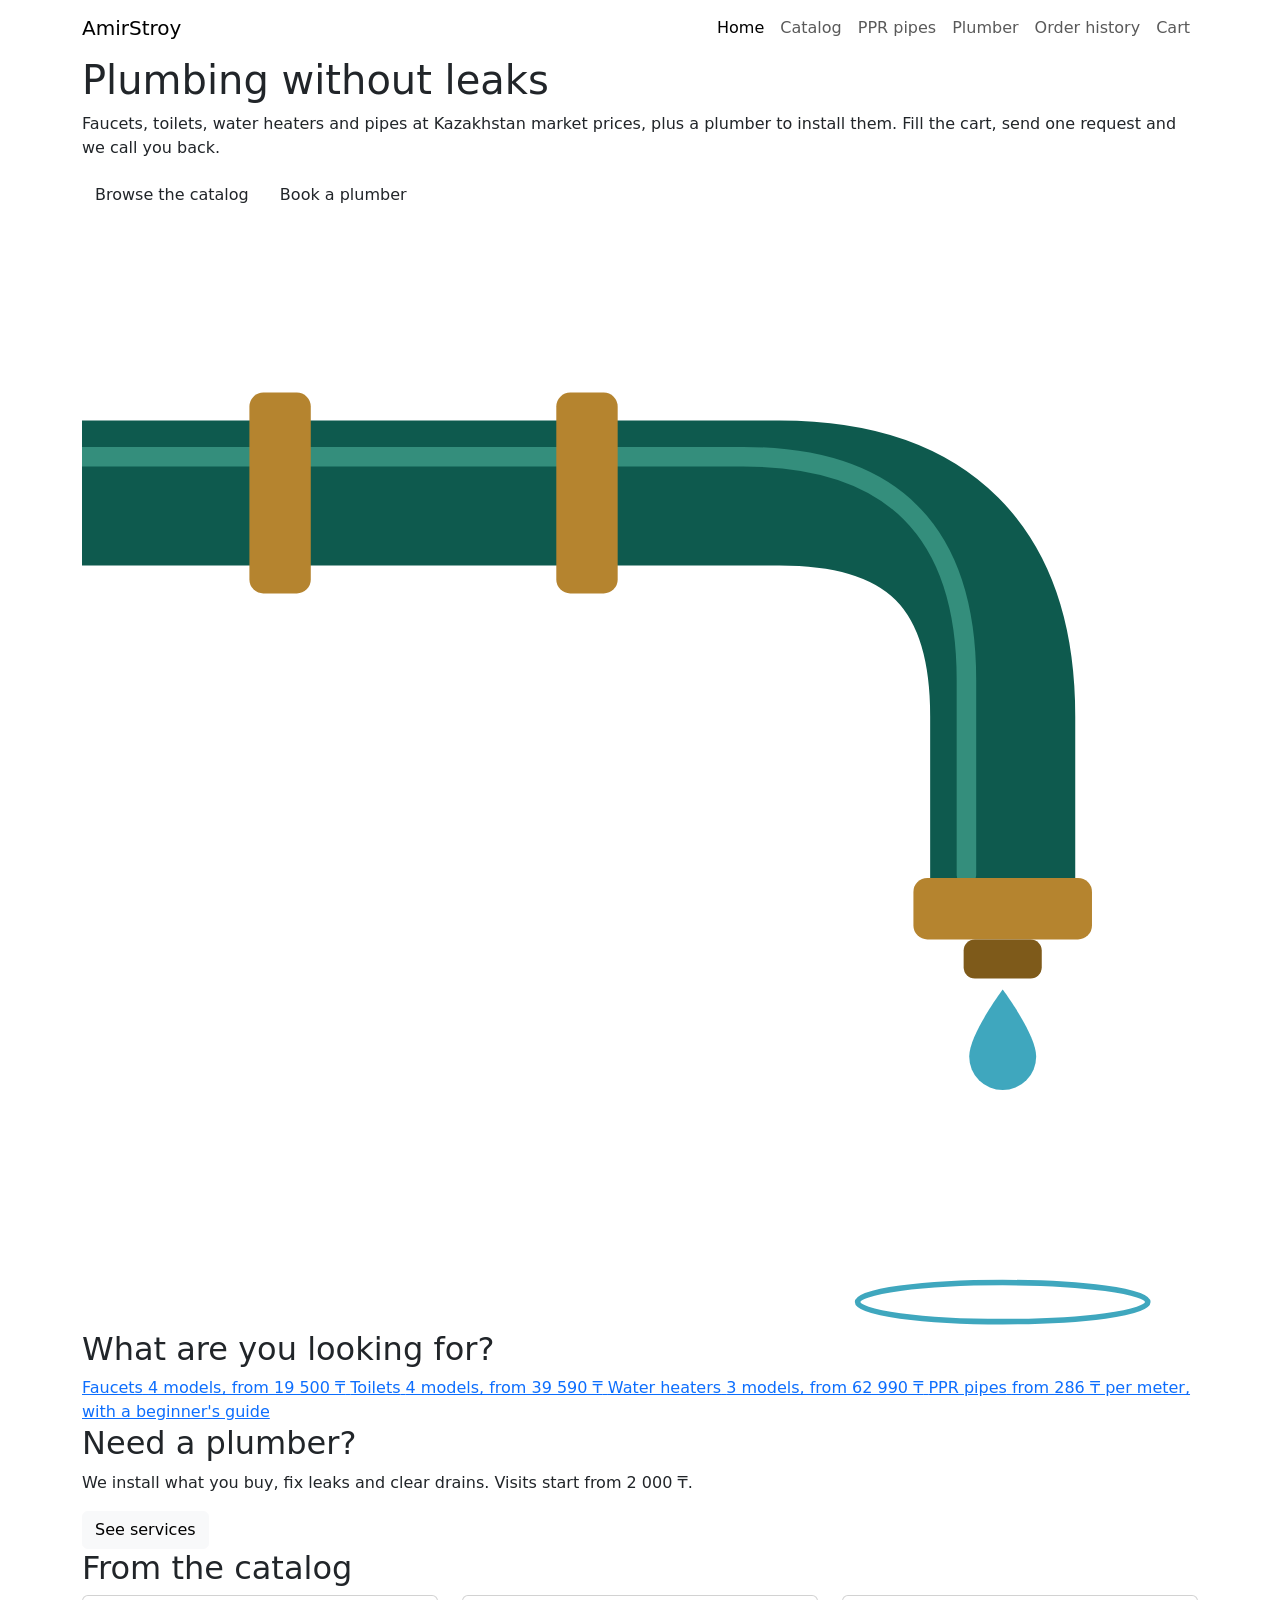
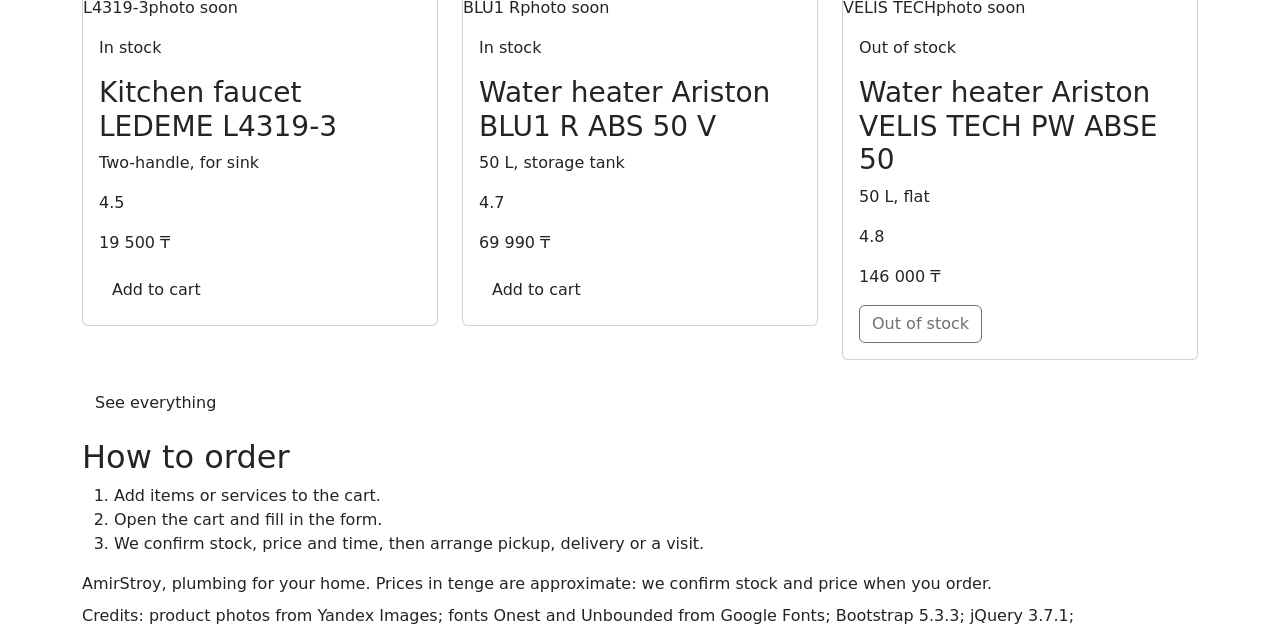
==== index.html @ 66e5c6a3 "f" ====
<!DOCTYPE html>
<html lang="en">
<head>
  <meta charset="UTF-8">
  <meta name="viewport" content="width=device-width, initial-scale=1">
  <meta name="description" content="Faucets, toilets, water heaters, PPR pipes and a plumber in Astana, with prices in tenge.">
  <meta name="theme-color" content="#E8EFEC">
  <title>AmirStroy: plumbing for your home</title>
  <link rel="icon" href="data:image/svg+xml,%3Csvg xmlns='http://www.w3.org/2000/svg' viewBox='0 0 32 32'%3E%3Ccircle cx='16' cy='16' r='16' fill='%23B5842F'/%3E%3Ccircle cx='16' cy='16' r='10' fill='%230E5A4E'/%3E%3Ccircle cx='16' cy='16' r='5' fill='%23E8EFEC'/%3E%3C/svg%3E">
  <link rel="preconnect" href="https://fonts.googleapis.com">
  <link rel="preconnect" href="https://fonts.gstatic.com" crossorigin>
  <link href="https://fonts.googleapis.com/css2?family=Onest:wght@400;500;600&family=Unbounded:wght@500;600&display=swap" rel="stylesheet">
  <link href="https://cdn.jsdelivr.net/npm/bootstrap@5.3.3/dist/css/bootstrap.min.css" rel="stylesheet">
  <link rel="stylesheet" href="css/style.css">
</head>
<body>

  <header class="site-header">
    <div class="container">
      <nav class="navbar navbar-expand-lg site-nav" aria-label="Main menu">
        <a class="navbar-brand" href="index.html"><span class="logo-mark" aria-hidden="true"></span>AmirStroy</a>
        <button class="navbar-toggler" type="button" data-bs-toggle="collapse" data-bs-target="#menu"
                aria-controls="menu" aria-expanded="false" aria-label="Open menu">
          <span class="navbar-toggler-icon"></span>
        </button>
        <div class="collapse navbar-collapse" id="menu">
          <ul class="navbar-nav ms-lg-auto">
          <li class="nav-item"><a class="nav-link active" href="index.html" aria-current="page">Home</a></li>
          <li class="nav-item"><a class="nav-link" href="catalog.html">Catalog</a></li>
          <li class="nav-item"><a class="nav-link" href="pipes.html">PPR pipes</a></li>
          <li class="nav-item"><a class="nav-link" href="services.html">Plumber</a></li>
          <li class="nav-item"><a class="nav-link" href="history.html">Order history</a></li>
          <li class="nav-item"><a class="nav-link" href="contacts.html">Cart <span class="cart-badge" id="cart-count" hidden>0</span></a></li>
          </ul>
        </div>
      </nav>
    </div>
  </header>

  <main>
    <div class="container">

      <section class="hero">
        <div>
          <h1>Plumbing without leaks</h1>
          <p class="hero-text">Faucets, toilets, water heaters and pipes at Kazakhstan market prices, plus a plumber to install them. Fill the cart, send one request and we call you back.</p>
          <div class="hero-actions">
            <a class="btn btn-main" href="catalog.html">Browse the catalog</a>
            <a class="btn btn-ghost" href="services.html">Book a plumber</a>
          </div>
        </div>
        <svg class="hero-art" viewBox="0 0 400 400" role="img" aria-label="A pipe with a water drop falling from it">
          <path d="M-10 100H250Q330 100 330 180V250" fill="none" stroke="#0E5A4E" stroke-width="52"/>
          <path d="M-10 100H250Q330 100 330 180V250" fill="none" stroke="#3E9C88" stroke-width="7" stroke-linecap="round" transform="translate(-13 -13)" opacity=".8"/>
          <rect x="60" y="64" width="22" height="72" rx="5" fill="#B5842F"/>
          <rect x="170" y="64" width="22" height="72" rx="5" fill="#B5842F"/>
          <rect x="298" y="238" width="64" height="22" rx="5" fill="#B5842F"/>
          <rect x="316" y="260" width="28" height="14" rx="4" fill="#7E5A1A"/>
          <path class="drop" d="M330 278C330 278 318 294 318 302a12 12 0 0 0 24 0C342 294 330 278 330 278Z" fill="#3FA7BE"/>
          <ellipse class="ripple" cx="330" cy="390" rx="52" ry="7" fill="none" stroke="#3FA7BE" stroke-width="2"/>
        </svg>
      </section>

      <section class="block" aria-labelledby="h-cats">
        <h2 id="h-cats">What are you looking for?</h2>
        <div class="cats">
          <a class="cat" href="catalog.html?category=faucets" data-category="faucets">
            <span class="cat-name">Faucets</span>
            <span class="cat-meta"></span>
          </a>
          <a class="cat" href="catalog.html?category=toilets" data-category="toilets">
            <span class="cat-name">Toilets</span>
            <span class="cat-meta"></span>
          </a>
          <a class="cat" href="catalog.html?category=heaters" data-category="heaters">
            <span class="cat-name">Water heaters</span>
            <span class="cat-meta"></span>
          </a>
          <a class="cat" href="pipes.html" data-category="pipes">
            <span class="cat-name">PPR pipes</span>
            <span class="cat-meta"></span>
          </a>
        </div>
      </section>

      <section class="block" aria-label="Plumber services">
        <div class="panel panel-green band">
          <div>
            <h2>Need a plumber?</h2>
            <p>We install what you buy, fix leaks and clear drains. Visits start from 2 000 ₸.</p>
          </div>
          <a class="btn btn-light" href="services.html">See services</a>
        </div>
      </section>

      <section class="block" aria-labelledby="h-featured">
        <h2 id="h-featured">From the catalog</h2>
        <div class="row g-4" id="featured"></div>
        <p class="mt-4"><a class="btn btn-ghost" href="catalog.html">See everything</a></p>
      </section>

      <section class="block" aria-labelledby="h-steps">
        <h2 id="h-steps">How to order</h2>
        <ol class="steps">
          <li>Add items or services to the cart.</li>
          <li>Open the cart and fill in the form.</li>
          <li>We confirm stock, price and time, then arrange pickup, delivery or a visit.</li>
        </ol>
      </section>

    </div>
  </main>

  <footer class="site-footer">
    <div class="container">
      <p class="mb-2">AmirStroy, plumbing for your home. Prices in tenge are approximate: we confirm stock and price when you order.</p>
      <p class="mb-0 credits">Credits: product photos from Yandex Images; fonts Onest and Unbounded from Google Fonts; Bootstrap 5.3.3; jQuery 3.7.1; </p>
    </div>
  </footer>

  <script src="https://code.jquery.com/jquery-3.7.1.min.js"></script>
  <script src="https://cdn.jsdelivr.net/npm/bootstrap@5.3.3/dist/js/bootstrap.bundle.min.js"></script>
  <script src="js/data.js"></script>
  <script src="js/cart.js"></script>
  <script src="js/cards.js"></script>
  <script src="js/main.js"></script>
  <script src="js/index.js"></script>
</body>
</html>
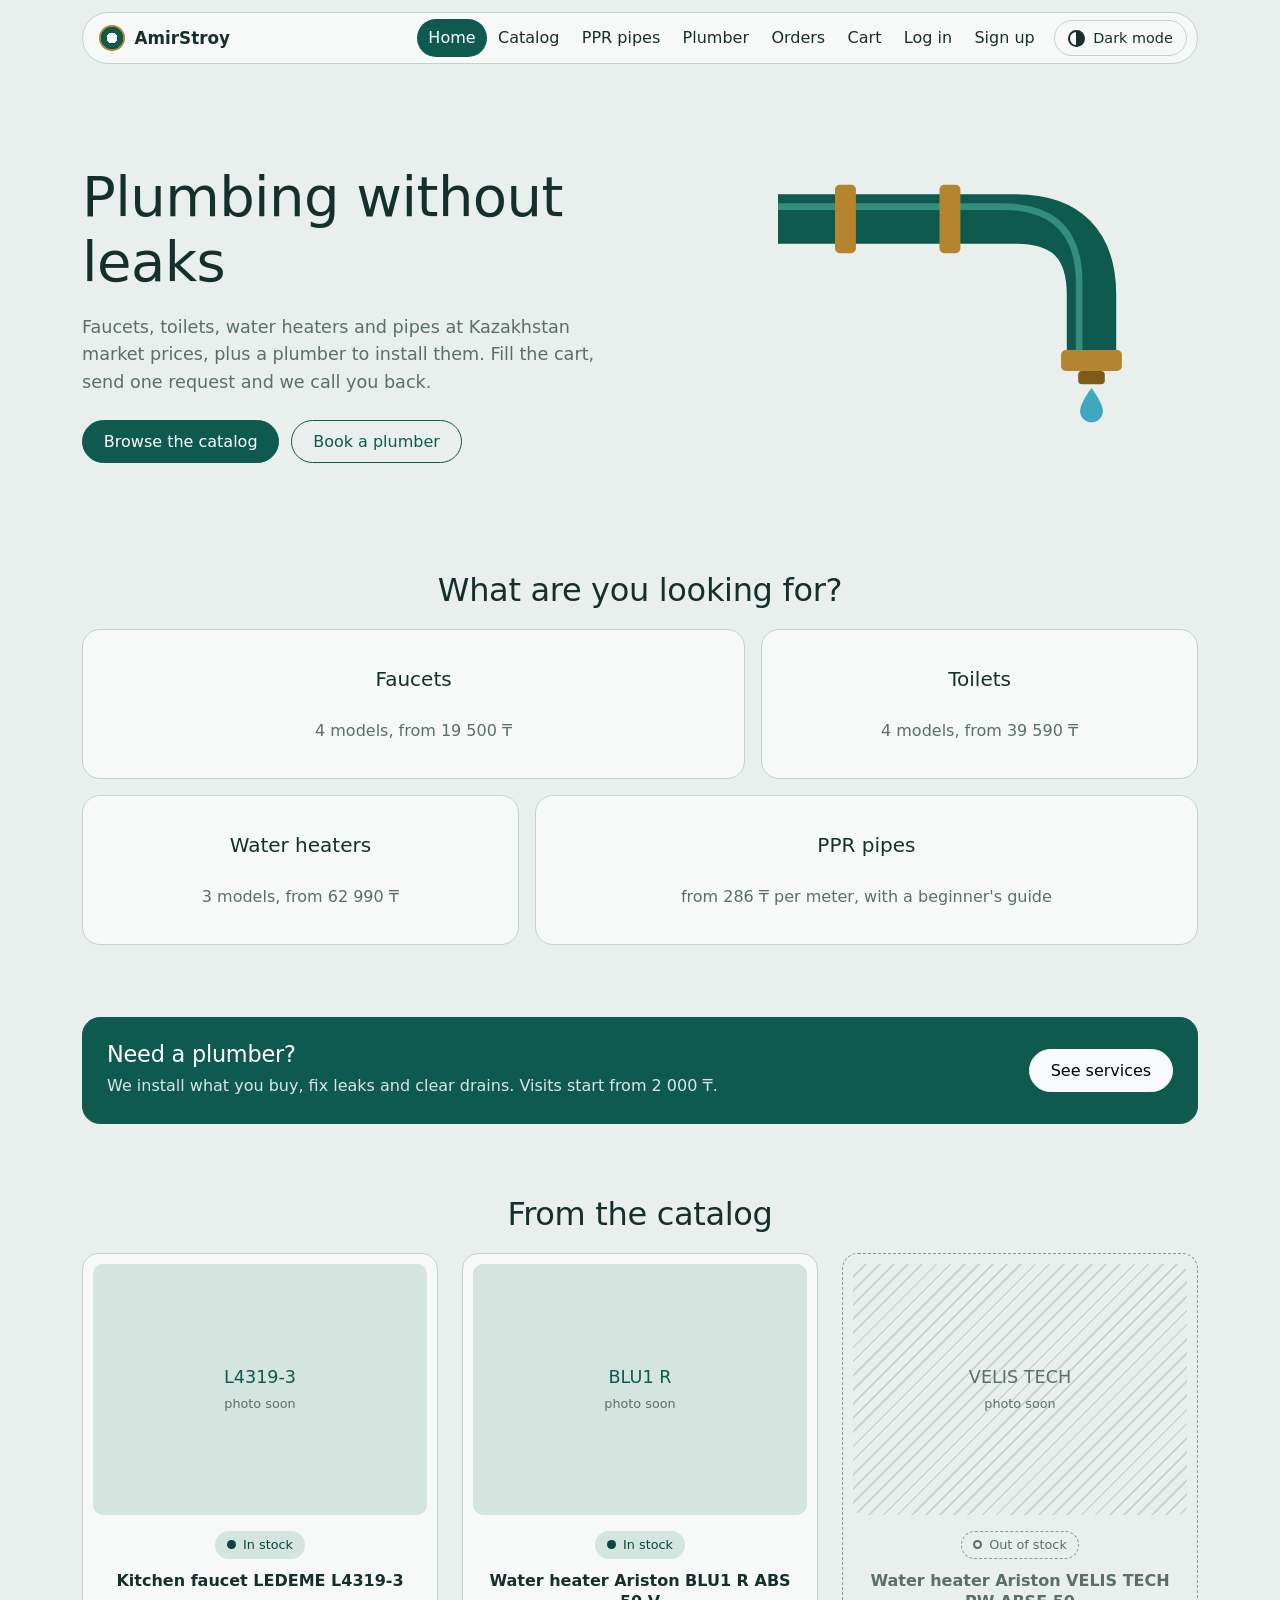
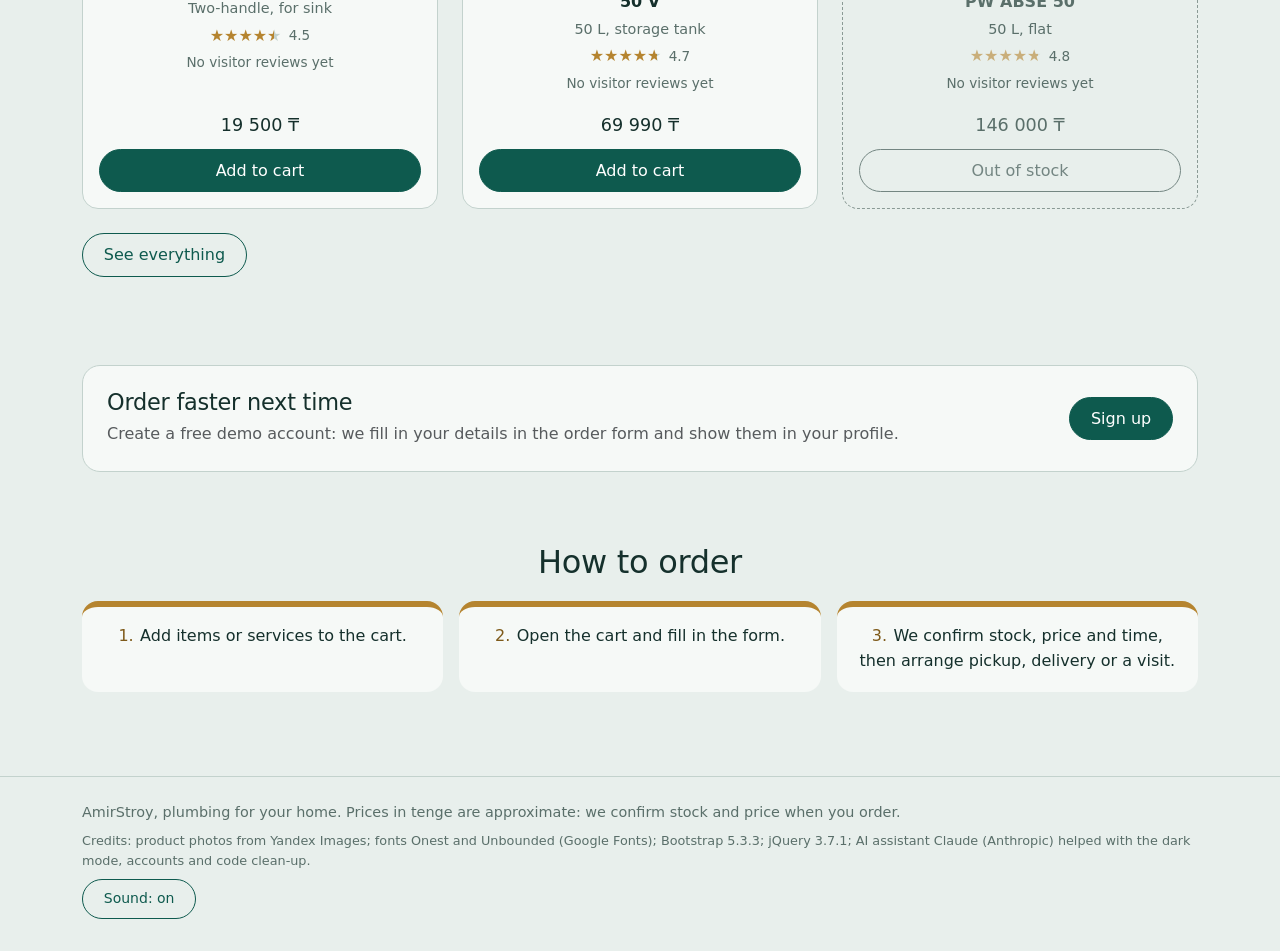
==== commit 283fbbf8: "final changes" ====
--- a/index.html
+++ b/index.html
@@ -7,6 +7,7 @@
   <meta name="theme-color" content="#E8EFEC">
   <title>AmirStroy: plumbing for your home</title>
   <link rel="icon" href="data:image/svg+xml,%3Csvg xmlns='http://www.w3.org/2000/svg' viewBox='0 0 32 32'%3E%3Ccircle cx='16' cy='16' r='16' fill='%23B5842F'/%3E%3Ccircle cx='16' cy='16' r='10' fill='%230E5A4E'/%3E%3Ccircle cx='16' cy='16' r='5' fill='%23E8EFEC'/%3E%3C/svg%3E">
+  <script src="js/theme.js"></script>
   <link rel="preconnect" href="https://fonts.googleapis.com">
   <link rel="preconnect" href="https://fonts.gstatic.com" crossorigin>
   <link href="https://fonts.googleapis.com/css2?family=Onest:wght@400;500;600&family=Unbounded:wght@500;600&display=swap" rel="stylesheet">
@@ -14,11 +15,13 @@
   <link rel="stylesheet" href="css/style.css">
 </head>
 <body>
+  <a class="skip-link" href="#main">Skip to content</a>
 
   <header class="site-header">
     <div class="container">
       <nav class="navbar navbar-expand-lg site-nav" aria-label="Main menu">
         <a class="navbar-brand" href="index.html"><span class="logo-mark" aria-hidden="true"></span>AmirStroy</a>
+        <button class="theme-toggle" type="button" id="theme-toggle" aria-pressed="false"><span class="theme-icon" aria-hidden="true"></span>Dark mode</button>
         <button class="navbar-toggler" type="button" data-bs-toggle="collapse" data-bs-target="#menu"
                 aria-controls="menu" aria-expanded="false" aria-label="Open menu">
           <span class="navbar-toggler-icon"></span>
@@ -29,19 +32,24 @@
           <li class="nav-item"><a class="nav-link" href="catalog.html">Catalog</a></li>
           <li class="nav-item"><a class="nav-link" href="pipes.html">PPR pipes</a></li>
           <li class="nav-item"><a class="nav-link" href="services.html">Plumber</a></li>
-          <li class="nav-item"><a class="nav-link" href="history.html">Order history</a></li>
+          <li class="nav-item"><a class="nav-link" href="history.html">Orders</a></li>
           <li class="nav-item"><a class="nav-link" href="contacts.html">Cart <span class="cart-badge" id="cart-count" hidden>0</span></a></li>
+          <li class="nav-item nav-guest"><a class="nav-link" href="login.html">Log in</a></li>
+          <li class="nav-item nav-guest"><a class="nav-link" href="signup.html">Sign up</a></li>
+          <li class="nav-item nav-user" hidden><a class="nav-link" href="profile.html">Profile</a></li>
+          <li class="nav-item nav-user" hidden><button class="nav-link nav-link-btn" type="button" id="nav-logout">Log out</button></li>
           </ul>
         </div>
       </nav>
     </div>
   </header>
 
-  <main>
+  <main id="main">
     <div class="container">
 
       <section class="hero">
         <div>
+          <p class="welcome" id="welcome" hidden></p>
           <h1>Plumbing without leaks</h1>
           <p class="hero-text">Faucets, toilets, water heaters and pipes at Kazakhstan market prices, plus a plumber to install them. Fill the cart, send one request and we call you back.</p>
           <div class="hero-actions">
@@ -50,14 +58,14 @@
           </div>
         </div>
         <svg class="hero-art" viewBox="0 0 400 400" role="img" aria-label="A pipe with a water drop falling from it">
-          <path d="M-10 100H250Q330 100 330 180V250" fill="none" stroke="#0E5A4E" stroke-width="52"/>
-          <path d="M-10 100H250Q330 100 330 180V250" fill="none" stroke="#3E9C88" stroke-width="7" stroke-linecap="round" transform="translate(-13 -13)" opacity=".8"/>
-          <rect x="60" y="64" width="22" height="72" rx="5" fill="#B5842F"/>
-          <rect x="170" y="64" width="22" height="72" rx="5" fill="#B5842F"/>
-          <rect x="298" y="238" width="64" height="22" rx="5" fill="#B5842F"/>
-          <rect x="316" y="260" width="28" height="14" rx="4" fill="#7E5A1A"/>
-          <path class="drop" d="M330 278C330 278 318 294 318 302a12 12 0 0 0 24 0C342 294 330 278 330 278Z" fill="#3FA7BE"/>
-          <ellipse class="ripple" cx="330" cy="390" rx="52" ry="7" fill="none" stroke="#3FA7BE" stroke-width="2"/>
+          <path d="M-10 100H250Q330 100 330 180V250" class="art-pipe" fill="none" stroke-width="52"/>
+          <path d="M-10 100H250Q330 100 330 180V250" class="art-shine" fill="none" stroke-width="7" stroke-linecap="round" transform="translate(-13 -13)" opacity=".8"/>
+          <rect x="60" y="64" width="22" height="72" class="art-brass" rx="5"/>
+          <rect x="170" y="64" width="22" height="72" class="art-brass" rx="5"/>
+          <rect x="298" y="238" width="64" height="22" class="art-brass" rx="5"/>
+          <rect x="316" y="260" width="28" height="14" class="art-brass-dark" rx="4"/>
+          <path class="drop art-water" d="M330 278C330 278 318 294 318 302a12 12 0 0 0 24 0C342 294 330 278 330 278Z"/>
+          <ellipse class="ripple art-ripple" cx="330" cy="390" rx="52" ry="7" fill="none" stroke-width="2"/>
         </svg>
       </section>
 
@@ -99,6 +107,16 @@
         <p class="mt-4"><a class="btn btn-ghost" href="catalog.html">See everything</a></p>
       </section>
 
+      <section class="block" id="account-band" aria-label="Account">
+        <div class="panel band">
+          <div>
+            <h2>Order faster next time</h2>
+            <p class="mb-0 text-body-secondary">Create a free demo account: we fill in your details in the order form and show them in your profile.</p>
+          </div>
+          <a class="btn btn-main" href="signup.html">Sign up</a>
+        </div>
+      </section>
+
       <section class="block" aria-labelledby="h-steps">
         <h2 id="h-steps">How to order</h2>
         <ol class="steps">
@@ -114,16 +132,23 @@
   <footer class="site-footer">
     <div class="container">
       <p class="mb-2">AmirStroy, plumbing for your home. Prices in tenge are approximate: we confirm stock and price when you order.</p>
-      <p class="mb-0 credits">Credits: product photos from Yandex Images; fonts Onest and Unbounded from Google Fonts; Bootstrap 5.3.3; jQuery 3.7.1; </p>
+      <p class="mb-0 credits">Credits: product photos from Yandex Images; fonts Onest and Unbounded (Google Fonts); Bootstrap 5.3.3; jQuery 3.7.1; AI assistant Claude (Anthropic) helped with the dark mode, accounts and code clean-up.</p>
+      <p class="mb-0 mt-2"><button class="btn btn-ghost btn-sm" type="button" id="sound-toggle" aria-pressed="true">Sound: on</button></p>
     </div>
   </footer>
 
   <script src="https://code.jquery.com/jquery-3.7.1.min.js"></script>
   <script src="https://cdn.jsdelivr.net/npm/bootstrap@5.3.3/dist/js/bootstrap.bundle.min.js"></script>
   <script src="js/data.js"></script>
+  <script src="js/storage.js"></script>
   <script src="js/cart.js"></script>
+  <script src="js/auth.js"></script>
+  <script src="js/effects.js"></script>
   <script src="js/cards.js"></script>
   <script src="js/main.js"></script>
+  <script src="js/forms.js"></script>
+  <script src="js/reviews.js"></script>
+  <script src="js/product-modal.js"></script>
   <script src="js/index.js"></script>
 </body>
 </html>
--- a/css/style.css
+++ b/css/style.css
@@ -0,0 +1,898 @@
+
+/* ---------- 1. Design tokens: light (default) and dark palettes ---------- */
+:root {
+  --mist: #E8EFEC;        /* page background */
+  --paper: #F6F9F7;       /* cards, menu, forms */
+  --ink: #15302C;         /* main text */
+  --muted: #5A6F6A;       /* secondary text */
+  --green: #0E5A4E;       /* patina: filled buttons, active states */
+  --green-dark: #0A463D;
+  --green-soft: #D3E5DE;
+  --accent: #0E5A4E;      /* patina as text: links, outlines */
+  --accent-strong: #0A463D;
+  --brass: #B5842F;       /* brass: lines and borders */
+  --brass-dark: #7E5A1A;
+  --brass-soft: #F0E2C0;
+  --brass-fill: #7E5A1A;  /* brass as a filled badge */
+  --on-brass-fill: #FFFFFF;
+  --water: #3FA7BE;       /* water: focus ring and the drop */
+  --line: #C3D2CD;
+  --out: #8A9A95;
+  --danger: var(--danger);
+  --danger-ring: var(--danger-ring);
+  --focus-ring: rgba(14, 90, 78, 0.22);
+  --shadow: rgba(21, 48, 44, 0.12);
+
+  /* hero illustration */
+  --art-pipe: #0E5A4E;
+  --art-shine: #3E9C88;
+  --art-brass: #B5842F;
+  --art-brass-dark: #7E5A1A;
+  --art-water: #3FA7BE;
+
+  --font-head: "Unbounded", system-ui, sans-serif;
+  --font-body: "Onest", system-ui, sans-serif;
+
+  /* override Bootstrap variables */
+  --bs-body-bg: var(--mist);
+  --bs-body-color: var(--ink);
+  --bs-body-font-family: var(--font-body);
+  --bs-border-color: var(--line);
+}
+
+:root[data-theme="dark"] {
+  color-scheme: dark;
+  --mist: #161B1A;        /* soft charcoal page */
+  --paper: #202827;       /* cards and forms: a step lighter */
+  --ink: #E6EDEB;
+  --muted: #A3B1AD;
+  --green: #1F7A6A;
+  --green-dark: #176356;
+  --green-soft: #263631;
+  --accent: #6FD3BB;
+  --accent-strong: #A3E8D6;
+  --brass: #D1A04A;
+  --brass-dark: #E3BB6E;
+  --brass-soft: #33290F;
+  --brass-fill: #D1A04A;
+  --on-brass-fill: #1A1409;
+  --water: #5CC3DA;
+  --line: #36423F;
+  --out: #75827E;
+  --danger: #F09A85;
+  --danger-ring: rgba(240, 154, 133, 0.28);
+  --focus-ring: rgba(111, 211, 187, 0.3);
+  --shadow: rgba(0, 0, 0, 0.45);
+
+  --art-pipe: #2A9B86;
+  --art-shine: #6FD3BB;
+  --art-brass: #D1A04A;
+  --art-brass-dark: #A87F2F;
+  --art-water: #5CC3DA;
+
+  --bs-body-bg: var(--mist);
+  --bs-body-color: var(--ink);
+  --bs-border-color: var(--line);
+}
+
+/* ---------- 2. Base ---------- */
+body {
+  background: var(--mist);
+  color: var(--ink);
+  font-family: var(--font-body);
+  line-height: 1.55;
+}
+
+h1, h2 {
+  font-family: var(--font-head);
+  font-weight: 500;
+  line-height: 1.15;
+  letter-spacing: -0.01em;
+}
+h1 { font-size: clamp(2rem, 1.2rem + 3.6vw, 3.5rem); }
+h2 { font-size: clamp(1.4rem, 1.1rem + 1.4vw, 2rem); margin-bottom: 1.25rem; }
+
+a { color: var(--accent); }
+a:hover { color: var(--accent-strong); }
+:focus-visible { outline: 3px solid var(--water); outline-offset: 2px; }
+
+.block { padding: 2.25rem 0; }
+.nowrap { white-space: nowrap; }
+
+.page-head { padding: 2.5rem 0 1rem; }
+.page-head p { max-width: 40rem; color: var(--muted); }
+
+/* ---------- 3. Navigation (Bootstrap navbar) ---------- */
+.site-header {
+  position: sticky;
+  top: 0;
+  z-index: 20;
+  padding: 12px 0;
+  background: var(--mist);
+}
+.site-nav {
+  background: var(--paper);
+  border: 1px solid var(--line);
+  border-radius: 28px;
+  padding: 0.4rem 0.6rem 0.4rem 1rem;
+}
+.navbar-brand {
+  display: flex;
+  align-items: center;
+  gap: 0.6rem;
+  font-family: var(--font-head);
+  font-weight: 600;
+  font-size: 1.05rem;
+  color: var(--ink);
+}
+/* logo: a cut pipe */
+.logo-mark {
+  width: 26px;
+  height: 26px;
+  border-radius: 50%;
+  background: radial-gradient(circle, var(--paper) 0 28%, var(--green) 30% 60%, var(--brass) 62%);
+}
+.site-nav .navbar-nav .nav-link {
+  color: var(--ink);
+  border-radius: 999px;
+  padding: 0.4rem 0.7rem;
+}
+.site-nav .navbar-nav .nav-link:hover { background: var(--green-soft); }
+.site-nav .navbar-nav .nav-link.active { background: var(--green); color: #fff; }
+.navbar-toggler { border-color: var(--line); }
+
+/* ---------- 4. Buttons ---------- */
+.btn {
+  border-radius: 999px;
+  font-weight: 500;
+  padding: 0.55rem 1.3rem;
+}
+.btn-main {
+  --bs-btn-color: #fff;
+  --bs-btn-bg: var(--green);
+  --bs-btn-border-color: var(--green);
+  --bs-btn-hover-color: #fff;
+  --bs-btn-hover-bg: var(--green-dark);
+  --bs-btn-hover-border-color: var(--green-dark);
+  --bs-btn-active-color: #fff;
+  --bs-btn-active-bg: var(--green-dark);
+  --bs-btn-active-border-color: var(--green-dark);
+}
+.btn-ghost {
+  --bs-btn-color: var(--accent);
+  --bs-btn-bg: transparent;
+  --bs-btn-border-color: var(--accent);
+  --bs-btn-hover-color: #fff;
+  --bs-btn-hover-bg: var(--green);
+  --bs-btn-hover-border-color: var(--green);
+  --bs-btn-active-color: #fff;
+  --bs-btn-active-bg: var(--green-dark);
+  --bs-btn-active-border-color: var(--green-dark);
+}
+
+/* ---------- 5. Home: hero (Grid) ---------- */
+.hero {
+  display: grid;
+  grid-template-columns: 1.15fr 0.85fr;
+  align-items: center;
+  gap: 2rem;
+  padding: 3rem 0 2rem;
+}
+.hero-text { max-width: 34rem; margin: 1.25rem 0 0; color: var(--muted); font-size: 1.1rem; }
+.hero-actions { display: flex; flex-wrap: wrap; gap: 0.75rem; margin-top: 1.5rem; }
+.hero-art { width: 100%; max-width: 380px; justify-self: center; }
+
+/* the drop: the only decorative animation on the site */
+.drop { transform-box: fill-box; transform-origin: 50% 0; }
+.ripple { transform-box: fill-box; transform-origin: center; opacity: 0; transform: scale(0); }
+@media (prefers-reduced-motion: no-preference) {
+  .drop { animation: drip 3s ease-in infinite; }
+  .ripple { animation: ripple 3s ease-out infinite; }
+}
+@keyframes drip {
+  0%   { transform: translateY(-6px) scale(0.2); opacity: 0; }
+  15%  { transform: none; opacity: 1; }
+  35%  { transform: none; opacity: 1; }
+  72%  { transform: translateY(70px); opacity: 1; }
+  73%, 100% { transform: translateY(70px); opacity: 0; }
+}
+@keyframes ripple {
+  0%, 71% { transform: scale(0); opacity: 0; }
+  72%     { transform: scale(0.1); opacity: 0.9; }
+  100%    { transform: scale(1); opacity: 0; }
+}
+
+/* ---------- 6. Home: categories (Grid, brick layout) ---------- */
+.cats {
+  display: grid;
+  grid-template-columns: repeat(5, 1fr);
+  gap: 1rem;
+}
+.cat {
+  display: flex;
+  flex-direction: column;
+  justify-content: space-between;
+  gap: 1.5rem;
+  min-height: 150px;
+  padding: 1.25rem;
+  background: var(--paper);
+  border: 1px solid var(--line);
+  border-radius: 18px;
+  color: var(--ink);
+  text-decoration: none;
+}
+.cat:hover { border-color: var(--brass); color: var(--ink); }
+.cat:nth-child(1), .cat:nth-child(4) { grid-column: span 3; }
+.cat:nth-child(2), .cat:nth-child(3) { grid-column: span 2; }
+.cat-name { font-family: var(--font-head); font-size: 1.25rem; }
+.cat-meta { color: var(--muted); }
+
+/* ---------- 7. How to order ---------- */
+.steps {
+  display: flex;
+  flex-wrap: wrap;
+  gap: 1rem;
+  margin: 0;
+  padding: 0;
+  list-style: none;
+  counter-reset: step;
+}
+.steps li {
+  flex: 1 1 220px;
+  counter-increment: step;
+  padding: 1.1rem 1.25rem;
+  background: var(--paper);
+  border-left: 6px solid var(--brass);
+  border-radius: 6px 16px 16px 6px;
+}
+.steps li::before {
+  content: counter(step) ".";
+  margin-right: 0.4rem;
+  font-family: var(--font-head);
+  color: var(--brass-dark);
+}
+
+/* ---------- 8. Product card ---------- */
+.product {
+  height: 100%;
+  background: var(--paper);
+  border: 1px solid var(--line);
+  border-radius: 16px;
+  overflow: hidden;
+}
+.photo {
+  display: flex;
+  flex-direction: column;
+  align-items: center;
+  justify-content: center;
+  gap: 0.2rem;
+  aspect-ratio: 4 / 3;
+  margin: 0.6rem 0.6rem 0;
+  border-radius: 10px;
+  background: var(--green-soft);
+  color: var(--green);
+  text-align: center;
+}
+.photo-code { font-family: var(--font-head); font-size: 1.1rem; padding: 0 0.5rem; }
+.photo-note { font-size: 0.8rem; color: var(--muted); }
+.photo { position: relative; overflow: hidden; }
+/* the photo covers the placeholder and is always cropped to 4:3 */
+.photo img { position: absolute; inset: 0; width: 100%; height: 100%; object-fit: cover; }
+.photo img[src=""] { display: none; }
+
+.product .card-body {
+  display: flex;
+  flex-direction: column;
+  gap: 0.35rem;
+  padding: 1rem;
+}
+.product-name { margin: 0.4rem 0 0; font-size: 1rem; font-weight: 600; line-height: 1.3; }
+.product-meta { margin: 0; color: var(--muted); font-size: 0.9rem; }
+.buy { display: flex; flex-direction: column; gap: 0.6rem; margin-top: auto; padding-top: 0.8rem; }
+.price { margin: 0; font-family: var(--font-head); font-weight: 500; font-size: 1.1rem; white-space: nowrap; }
+
+/* stock: a pill with a dot */
+.stock {
+  display: inline-flex;
+  align-items: center;
+  align-self: flex-start;
+  gap: 0.45rem;
+  margin: 0;
+  padding: 0.2rem 0.7rem;
+  border: 1px solid transparent;
+  border-radius: 999px;
+  background: var(--green-soft);
+  color: var(--green-dark);
+  font-size: 0.8rem;
+  font-weight: 500;
+  white-space: nowrap;
+}
+.stock::before { content: ""; width: 0.55rem; height: 0.55rem; border-radius: 50%; background: currentColor; }
+.stock-few { background: var(--brass-soft); color: var(--brass-dark); }
+
+/* out of stock: dashed border and hatching, like an empty shelf */
+.stock-out { background: transparent; color: var(--muted); border-color: var(--out); border-style: dashed; }
+.stock-out::before { background: transparent; border: 2px solid currentColor; }
+
+.is-out .product { background: transparent; border-style: dashed; border-color: var(--out); }
+.is-out .photo {
+  background: repeating-linear-gradient(135deg, transparent 0 8px, rgba(138, 154, 149, 0.3) 8px 10px);
+  color: var(--muted);
+}
+.is-out .product-name, .is-out .price { color: var(--muted); }
+.is-out .photo img { filter: grayscale(1); opacity: 0.45; }
+
+/* ---------- 9. Catalog ---------- */
+.tools { display: flex; flex-wrap: wrap; align-items: flex-end; gap: 1rem 1.5rem; margin-top: 1.25rem; }
+.chips { display: flex; flex-wrap: wrap; gap: 0.5rem; margin-top: 1.25rem; }
+.chip {
+  padding: 0.35rem 0.95rem;
+  background: var(--paper);
+  border: 1px solid var(--line);
+  border-radius: 999px;
+  color: var(--ink);
+  text-decoration: none;
+}
+.chip:hover { border-color: var(--brass); color: var(--ink); }
+.form-check-input:checked { background-color: var(--green); border-color: var(--green); }
+.form-check-input:focus { border-color: var(--green); box-shadow: 0 0 0 0.2rem var(--focus-ring); }
+
+/* ---------- 10. Price list (table) ---------- */
+.table-wrap {
+  padding: 0.5rem 1rem;
+  background: var(--paper);
+  border: 1px solid var(--line);
+  border-radius: 16px;
+}
+.price-table {
+  --bs-table-bg: transparent;
+  --bs-table-color: var(--ink);
+  --bs-table-border-color: var(--line);
+}
+.price-table th, .price-table td { padding: 0.9rem 0.75rem; }
+.price-table thead th { border-bottom: 2px solid var(--brass); font-weight: 600; white-space: nowrap; }
+.price-table tbody tr:last-child th, .price-table tbody tr:last-child td { border-bottom: 0; }
+.price-table .is-out th, .price-table .is-out td { color: var(--muted); }
+
+/* ---------- 11. Order form ---------- */
+.panel {
+  padding: 1.5rem;
+  background: var(--paper);
+  border: 1px solid var(--line);
+  border-radius: 18px;
+}
+.panel h2 { font-size: 1.4rem; }
+.panel-green { background: var(--green); border-color: var(--green); color: #fff; }
+.panel-green h2 { color: #fff; }
+.info dt { font-weight: 600; }
+.info dd { margin: 0 0 1rem; color: rgba(255, 255, 255, 0.82); }
+.info dd:last-child { margin-bottom: 0; }
+.form-label { font-weight: 500; }
+.form-control, .form-select {
+  padding: 0.65rem 0.9rem;
+  background-color: var(--paper);
+  color: var(--ink);
+  border-color: var(--line);
+  border-radius: 12px;
+}
+.form-control:focus, .form-select:focus {
+  border-color: var(--green);
+  box-shadow: 0 0 0 0.2rem var(--focus-ring);
+}
+
+/* ---------- 12. Footer ---------- */
+.site-footer {
+  margin-top: 3rem;
+  padding: 1.5rem 0 2rem;
+  border-top: 1px solid var(--line);
+  color: var(--muted);
+  font-size: 0.9rem;
+}
+
+/* ---------- 12a. Rating, services, hints, empty history ---------- */
+/* stars without images or JS: the fill width comes from --rating (0-5) */
+.rating { display: flex; align-items: center; gap: 0.45rem; margin: 0; font-size: 0.85rem; color: var(--muted); }
+.stars {
+  font-size: 1rem;
+  line-height: 1;
+  background: linear-gradient(90deg, var(--brass) calc(var(--rating, 0) / 5 * 100%), var(--line) 0);
+  -webkit-background-clip: text;
+  background-clip: text;
+  color: transparent;
+}
+.stars::before { content: "★★★★★"; }
+.is-out .stars { opacity: 0.6; }
+
+.price-quote { font-family: var(--font-body); font-weight: 600; font-size: 1rem; white-space: normal; }
+.band { display: flex; flex-wrap: wrap; align-items: center; justify-content: space-between; gap: 1rem; }
+.band h2 { margin-bottom: 0.4rem; }
+.band p { margin: 0; color: rgba(255, 255, 255, 0.85); }
+.panel h3 { margin-bottom: 0.6rem; font-family: var(--font-head); font-weight: 500; font-size: 1.05rem; }
+.price-table th small { display: block; margin-top: 0.15rem; font-weight: 400; font-size: 0.8rem; color: var(--muted); }
+.empty-row td { padding: 2.25rem 0.75rem; text-align: center; color: var(--muted); }
+
+/* ---------- 13. Responsive layout (own media queries) ---------- */
+@media (max-width: 767.98px) {
+  .hero { grid-template-columns: 1fr; gap: 1rem; padding-top: 1.5rem; }
+  .hero-art { max-width: 240px; justify-self: start; }
+  .cats { grid-template-columns: 1fr; }
+  .cat:nth-child(n) { grid-column: auto; min-height: 110px; }
+  .page-head { padding-top: 1.5rem; }
+}
+@media (max-width: 575.98px) {
+  .panel { padding: 1.1rem; }
+  .table-wrap { padding: 0.25rem 0.5rem; }
+  .price-table th, .price-table td { padding: 0.75rem 0.4rem; font-size: 0.9rem; }
+  .price-table thead th { white-space: normal; }
+  .price-table th small { font-size: 0.72rem; }
+  .price-table .stock { padding: 0.15rem 0.5rem; font-size: 0.75rem; gap: 0.3rem; }
+}
+
+/* ---------- 14. Cart, search, calculator, forms ---------- */
+
+/* cart counter in the menu */
+.cart-badge {
+  display: inline-block;
+  min-width: 1.4rem;
+  margin-left: 0.25rem;
+  padding: 0 0.4rem;
+  border-radius: 999px;
+  background: var(--brass-fill);
+  color: var(--on-brass-fill);
+  font-size: 0.8rem;
+  line-height: 1.4rem;
+  text-align: center;
+}
+
+/* hover on cards and buttons */
+.product { transition: transform 0.2s, border-color 0.2s, box-shadow 0.2s, background-color 0.25s; }
+.product:hover { transform: translateY(-4px); border-color: var(--brass); box-shadow: 0 10px 20px var(--shadow); }
+.is-out .product:hover { transform: none; box-shadow: none; border-color: var(--out); }
+.btn { transition: transform 0.15s, background-color 0.2s, color 0.2s; }
+.btn:hover:not(:disabled) { transform: translateY(-2px); }
+.btn:disabled { opacity: 0.55; }
+.btn-light:hover { color: var(--green-dark); }
+
+/* search and sorting */
+.search-box { flex: 1 1 280px; max-width: 28rem; }
+.tools .form-select { min-width: 12rem; }
+.chip { font: inherit; cursor: pointer; transition: background-color 0.2s, border-color 0.2s; }
+.chip.active { background: var(--green); border-color: var(--green); color: #fff; }
+.chip.active:hover { color: #fff; }
+.result-count { margin-bottom: 1rem; color: var(--muted); }
+
+/* empty result */
+.empty-result {
+  padding: 2.5rem 1.5rem;
+  border: 2px dashed var(--out);
+  border-radius: 18px;
+  text-align: center;
+  color: var(--muted);
+}
+.empty-title { margin-bottom: 0.3rem; font-family: var(--font-head); font-size: 1.3rem; color: var(--ink); }
+
+/* message at the bottom of the screen and the "back to top" button */
+.toast-message {
+  display: none;
+  position: fixed;
+  left: 50%;
+  bottom: 1.5rem;
+  z-index: 40;
+  transform: translateX(-50%);
+  width: max-content;
+  max-width: calc(100% - 2rem);
+  padding: 0.75rem 1.25rem;
+  background: var(--green);
+  border-left: 6px solid var(--brass);
+  border-radius: 12px;
+  color: #fff;
+}
+.to-top {
+  position: fixed;
+  right: 1rem;
+  bottom: 1rem;
+  z-index: 30;
+  width: 2.8rem;
+  height: 2.8rem;
+  border: 0;
+  border-radius: 50%;
+  background: var(--brass-fill);
+  color: var(--on-brass-fill);
+  font-size: 1.3rem;
+  transition: background-color 0.2s;
+}
+.to-top:hover { filter: brightness(1.12); }
+
+/* form errors and success (own colors instead of Bootstrap red and green) */
+.form-control.is-invalid, .form-select.is-invalid, .form-check-input.is-invalid {
+  border-color: var(--danger);
+  background-image: none;
+}
+.form-control.is-invalid:focus, .form-select.is-invalid:focus {
+  border-color: var(--danger);
+  box-shadow: 0 0 0 0.2rem var(--danger-ring);
+}
+.form-check-input.is-invalid:checked { background-color: var(--danger); }
+.form-check-input.is-invalid ~ .form-check-label { color: var(--ink); }
+.invalid-feedback { color: var(--danger); font-weight: 500; }
+.sent { margin-bottom: 1.5rem; border-left: 8px solid var(--brass); }
+.sent:focus { outline: none; }
+
+/* cart */
+.cart-list { margin: 0; padding: 0; list-style: none; }
+.cart-row {
+  display: grid;
+  grid-template-columns: 1fr auto auto auto;
+  align-items: center;
+  gap: 0.5rem 1rem;
+  padding: 0.9rem 0;
+  border-bottom: 1px solid var(--line);
+}
+.cart-info { display: flex; flex-direction: column; min-width: 0; }
+.cart-price { color: var(--muted); font-size: 0.9rem; }
+.cart-qty { display: flex; align-items: center; gap: 0.5rem; }
+.qty-number { min-width: 1.5rem; text-align: center; font-weight: 600; }
+.qty-btn {
+  width: 2.2rem;
+  height: 2.2rem;
+  border: 1px solid var(--accent);
+  border-radius: 50%;
+  background: transparent;
+  color: var(--accent);
+  font-size: 1.1rem;
+  line-height: 1;
+}
+.qty-btn:hover:not(:disabled) { background: var(--green); color: #fff; }
+.qty-btn:disabled { border-color: var(--line); color: var(--out); }
+.cart-line { min-width: 6rem; text-align: right; font-family: var(--font-head); font-size: 0.95rem; }
+.cart-foot { display: flex; flex-wrap: wrap; align-items: center; justify-content: space-between; gap: 0.75rem; margin-top: 1rem; }
+.cart-total { margin: 0; text-align: right; font-size: 1.15rem; }
+.cart-total strong { font-family: var(--font-head); font-weight: 500; }
+.cart-note { margin: 0.5rem 0 0; color: var(--muted); font-size: 0.9rem; text-align: right; }
+.cart-error { margin: 1rem 0 0; color: var(--danger); font-weight: 500; }
+.cart-empty { padding: 1rem 0; color: var(--muted); }
+
+/* pipe calculator: the memorable feature of the site */
+.calculator { border-left: 8px solid var(--brass); }
+.calc-result {
+  margin: 1.25rem 0;
+  padding: 1rem 1.25rem;
+  background: var(--green-soft);
+  border-radius: 12px;
+  font-family: var(--font-head);
+  font-size: 1rem;
+  line-height: 1.5;
+}
+
+/* accordion */
+.faq-item { margin-bottom: 0.75rem; background: var(--paper); border: 1px solid var(--line); border-radius: 14px; overflow: hidden; }
+.faq-question {
+  position: relative;
+  width: 100%;
+  padding: 1rem 3rem 1rem 1.25rem;
+  border: 0;
+  background: transparent;
+  color: var(--ink);
+  font-weight: 600;
+  text-align: left;
+  transition: background-color 0.2s;
+}
+.faq-question:hover { background: var(--green-soft); }
+.faq-question::after { content: "+"; position: absolute; right: 1.25rem; top: 50%; transform: translateY(-50%); font-size: 1.4rem; color: var(--brass-dark); }
+.faq-question.open::after { content: "\2212"; }
+.faq-answer p { margin: 0; padding: 0 1.25rem 1.1rem; color: var(--muted); }
+
+/* order history */
+.order-items { margin: 0.3rem 0 0; padding-left: 1.1rem; color: var(--muted); font-size: 0.9rem; }
+.credits { font-size: 0.8rem; }
+
+@media (prefers-reduced-motion: reduce) {
+  .product, .btn { transition: none; }
+  .product:hover, .btn:hover:not(:disabled) { transform: none; }
+}
+
+@media (max-width: 575.98px) {
+  .cart-row { grid-template-columns: 1fr auto; }
+  .cart-line { text-align: left; }
+  .cart-total, .cart-note { text-align: left; }
+  .search-box { max-width: none; }
+  .tools .form-select { width: 100%; }
+  .to-top { right: 0.6rem; bottom: 0.6rem; }
+}
+
+/* ---------- 15. Final: theme toggle, skip link, accessibility ---------- */
+.skip-link {
+  position: absolute;
+  left: 1rem;
+  top: -4rem;
+  z-index: 50;
+  padding: 0.6rem 1rem;
+  border-radius: 999px;
+  background: var(--green);
+  color: #fff;
+}
+.skip-link:focus { top: 0.75rem; color: #fff; }
+
+.theme-toggle {
+  display: inline-flex;
+  align-items: center;
+  gap: 0.5rem;
+  margin: 0 0.5rem 0 auto;
+  padding: 0.35rem 0.85rem;
+  border: 1px solid var(--line);
+  border-radius: 999px;
+  background: transparent;
+  color: var(--ink);
+  font: inherit;
+  font-size: 0.9rem;
+  transition: background-color 0.2s, border-color 0.2s;
+}
+.theme-toggle:hover { background: var(--green-soft); border-color: var(--brass); }
+/* half-filled circle: the classic "contrast" icon */
+.theme-icon {
+  width: 1.05rem;
+  height: 1.05rem;
+  border: 2px solid currentColor;
+  border-radius: 50%;
+  background: linear-gradient(90deg, transparent 50%, currentColor 50%);
+}
+:root[data-theme="dark"] .theme-icon { background: linear-gradient(90deg, currentColor 50%, transparent 50%); }
+@media (min-width: 992px) {
+  .theme-toggle { order: 3; margin: 0 0 0 0.5rem; }
+}
+
+.nav-link-btn { background: transparent; border: 0; font: inherit; cursor: pointer; }
+
+/* ---------- 16. Accounts: sign up, log in, profile ---------- */
+.auth-wrap { max-width: 34rem; }
+.demo-note {
+  margin: 0 0 1.25rem;
+  padding: 0.75rem 1rem;
+  border-left: 6px solid var(--brass);
+  border-radius: 6px 12px 12px 6px;
+  background: var(--brass-soft);
+  color: var(--brass-dark);
+  font-size: 0.9rem;
+}
+.form-switch-note { margin: 1.25rem 0 0; color: var(--muted); }
+.welcome {
+  display: inline-block;
+  margin: 0 0 1rem;
+  padding: 0.3rem 0.9rem;
+  border-radius: 999px;
+  background: var(--brass-soft);
+  color: var(--brass-dark);
+  font-weight: 500;
+}
+.profile-list { display: grid; grid-template-columns: max-content 1fr; gap: 0.6rem 1.5rem; margin: 0; }
+.profile-list dt { font-weight: 600; }
+.profile-list dd { margin: 0; overflow-wrap: anywhere; }
+.stats { display: grid; grid-template-columns: repeat(auto-fit, minmax(10rem, 1fr)); gap: 1rem; margin: 1.5rem 0; }
+.stat { padding: 1rem; border-radius: 12px; background: var(--green-soft); }
+.stat strong { display: block; font-family: var(--font-head); font-weight: 500; font-size: 1.6rem; }
+.hint { margin: 0 0 1rem; color: var(--muted); font-size: 0.9rem; }
+
+/* ---------- 17. Dark mode details ---------- */
+:root[data-theme="dark"] .navbar-toggler-icon { filter: invert(1); }
+:root[data-theme="dark"] .photo img { filter: brightness(0.92); }
+:root[data-theme="dark"] .is-out .photo img { filter: grayscale(1) brightness(0.9); }
+
+/* hero illustration colors come from variables, so it works in both modes */
+.art-pipe { stroke: var(--art-pipe); }
+.art-shine { stroke: var(--art-shine); }
+.art-brass { fill: var(--art-brass); }
+.art-brass-dark { fill: var(--art-brass-dark); }
+.art-water { fill: var(--art-water); }
+.art-ripple { stroke: var(--art-water); }
+
+/* smooth switch between modes */
+body, .site-header, .site-nav, .panel, .cat, .chip, .steps li, .faq-item, .table-wrap, .form-control, .form-select {
+  transition: background-color 0.25s, border-color 0.25s, color 0.25s;
+}
+
+@media (prefers-reduced-motion: reduce) {
+  body, .site-header, .site-nav, .panel, .cat, .chip, .steps li, .faq-item, .table-wrap,
+  .form-control, .form-select, .theme-toggle { transition: none; }
+}
+@media (max-width: 575.98px) {
+  .profile-list { grid-template-columns: 1fr; gap: 0.1rem; }
+  .profile-list dd { margin-bottom: 0.7rem; }
+}
+
+/* ---------- 18. Feedback on actions, maximum in cart, trash icon ---------- */
+/* every button visibly "presses" */
+.btn:active:not(:disabled), .chip:active, .qty-btn:active:not(:disabled), .remove-btn:active, .theme-toggle:active, .to-top:active {
+  transform: scale(0.94);
+}
+
+/* confirmation on a button after a click: brass flash with a small pop */
+.btn.is-flash {
+  --bs-btn-color: var(--on-brass-fill);
+  --bs-btn-bg: var(--brass-fill);
+  --bs-btn-border-color: var(--brass-fill);
+  --bs-btn-hover-color: var(--on-brass-fill);
+  --bs-btn-hover-bg: var(--brass-fill);
+  --bs-btn-hover-border-color: var(--brass-fill);
+  animation: pop 0.35s ease-out;
+}
+@keyframes pop {
+  0%   { transform: scale(0.92); }
+  55%  { transform: scale(1.06); }
+  100% { transform: scale(1); }
+}
+.cart-badge.bump { animation: pop 0.4s ease-out; }
+
+/* maximum reached: a black button and red text */
+.btn-max, .btn-max:disabled {
+  --bs-btn-color: #fff;
+  --bs-btn-bg: #111;
+  --bs-btn-border-color: var(--danger);
+  --bs-btn-disabled-color: #fff;
+  --bs-btn-disabled-bg: #111;
+  --bs-btn-disabled-border-color: var(--danger);
+  --bs-btn-disabled-opacity: 1;
+  opacity: 1;
+  cursor: not-allowed;
+}
+:root[data-theme="dark"] .btn-max, :root[data-theme="dark"] .btn-max:disabled { --bs-btn-bg: #0B0F0E; --bs-btn-disabled-bg: #0B0F0E; }
+.in-cart { margin: 0; color: var(--accent); font-size: 0.85rem; font-weight: 500; }
+.in-cart.is-max { color: var(--danger); font-weight: 700; }
+.max-note { color: var(--danger); font-size: 0.85rem; font-weight: 700; }
+.qty-number.is-max { color: var(--danger); }
+.qty-btn.is-max:disabled { background: #111; border-color: var(--danger); color: #fff; opacity: 1; cursor: not-allowed; }
+
+/* toast: a check mark, or a red warning */
+.toast-message::before { content: "\2713\00a0"; font-weight: 700; }
+.toast-message.is-warning { background: #8F2A17; border-left-color: #fff; }
+.toast-message.is-warning::before { content: "!\00a0"; }
+
+/* trash can button instead of the word "Remove" */
+.remove-btn {
+  display: inline-flex;
+  align-items: center;
+  justify-content: center;
+  width: 2.4rem;
+  height: 2.4rem;
+  padding: 0;
+  border: 1px solid transparent;
+  border-radius: 50%;
+  background: transparent;
+  color: var(--danger);
+  transition: background-color 0.2s, border-color 0.2s, transform 0.15s;
+}
+.remove-btn:hover { background: var(--danger-ring); border-color: var(--danger); }
+
+/* ---------- 19. Centered layout ---------- */
+.page-head { text-align: center; }
+.page-head p { margin-left: auto; margin-right: auto; }
+.block > h2, .block > .text-muted, .result-count { text-align: center; }
+.tools, .chips { justify-content: center; }
+.search-box { margin: 0 auto; }
+.product .card-body { align-items: center; text-align: center; }
+.product .stock { align-self: center; }
+.rating { justify-content: center; }
+.buy { align-items: center; width: 100%; }
+.buy .btn { width: 100%; }
+.cat { align-items: center; justify-content: center; text-align: center; }
+.steps li { text-align: center; border-left-width: 0; border-top: 6px solid var(--brass); border-radius: 16px; }
+.panel-center { text-align: center; }
+.calculator { text-align: center; }
+.calculator .form-label, .calculator .form-control, .calculator .form-select { text-align: center; text-align-last: center; }
+.auth-wrap { margin-left: auto; margin-right: auto; }
+.empty-result .btn { margin-top: 0.5rem; }
+
+/* pipe calculator result */
+.calc-result { text-align: center; }
+.calc-grid { display: grid; grid-template-columns: repeat(auto-fit, minmax(9rem, 1fr)); gap: 0.75rem; margin: 0; }
+.calc-grid div { padding: 0.9rem; border-radius: 12px; background: var(--green-soft); text-align: center; }
+.calc-grid dt { font-size: 0.8rem; font-weight: 500; color: var(--muted); }
+.calc-grid dd { margin: 0.2rem 0 0; font-family: var(--font-head); font-size: 1.25rem; }
+
+@media (prefers-reduced-motion: reduce) {
+  .btn.is-flash, .cart-badge.bump { animation: none; }
+  .btn:active:not(:disabled), .chip:active, .qty-btn:active, .remove-btn:active, .theme-toggle:active, .to-top:active { transform: none; }
+}
+
+/* ---------- 20. Services: plumber scene, details window, reviews ---------- */
+.work-scene { max-width: 38rem; margin: 0 auto; padding: 1rem 1.25rem 0.75rem; background: var(--paper); border: 1px solid var(--line); border-radius: 18px; text-align: center; }
+.work-scene svg { width: 100%; height: auto; max-height: 260px; }
+.work-scene figcaption { margin-top: 0.25rem; color: var(--muted); font-size: 0.9rem; }
+.scene-floor { fill: var(--line); }
+.svc-pipe { fill: var(--art-pipe); }
+.svc-shine { fill: var(--art-shine); opacity: 0.55; }
+.svc-bubble { fill: var(--paper); stroke: var(--line); stroke-width: 2; }
+.svc-bubble-text { fill: var(--ink); font-family: var(--font-head); font-size: 18px; font-weight: 500; }
+.svc-overall { fill: var(--art-pipe); }
+.svc-arm { stroke: var(--art-pipe); }
+.svc-skin { fill: #F1C7A3; }
+.svc-eye { fill: #15302C; }
+.svc-smile { fill: none; stroke: #15302C; stroke-width: 2.5; stroke-linecap: round; }
+
+/* the card grows a little when it is picked, the window then zooms in */
+.service-card { cursor: pointer; }
+.service-card.is-picked { transform: scale(1.04); border-color: var(--brass); box-shadow: 0 14px 28px var(--shadow); }
+.modal.fade .modal-dialog { transform: scale(0.8); transition: transform 0.3s ease-out; }
+.modal.show .modal-dialog { transform: none; }
+.service-modal { background: var(--paper); color: var(--ink); border: 1px solid var(--line); border-radius: 18px; }
+.service-modal .modal-header, .service-modal hr { border-color: var(--line); }
+.service-modal .modal-title { margin: 0; font-size: 1.3rem; }
+.service-modal h3 { margin: 1.25rem 0 0.75rem; font-family: var(--font-head); font-weight: 500; font-size: 1.05rem; }
+.include-list { padding-left: 1.2rem; }
+.include-list li::marker { color: var(--brass); }
+
+.plumber-list { display: grid; grid-template-columns: repeat(auto-fit, minmax(10rem, 1fr)); gap: 0.75rem; }
+.plumber-option {
+  display: flex;
+  flex-direction: column;
+  align-items: center;
+  gap: 0.2rem;
+  padding: 0.9rem 0.6rem;
+  border: 2px solid var(--line);
+  border-radius: 14px;
+  text-align: center;
+  cursor: pointer;
+  transition: border-color 0.2s, background-color 0.2s;
+}
+.plumber-option:hover { border-color: var(--brass); }
+.plumber-option:has(input:checked) { border-color: var(--green); background: var(--green-soft); }
+.plumber-option:has(input:focus-visible) { outline: 3px solid var(--water); outline-offset: 2px; }
+.plumber-rating { color: var(--brass-dark); font-weight: 600; }
+.plumber-note { color: var(--muted); font-size: 0.8rem; }
+.modal-buy { display: flex; flex-wrap: wrap; align-items: center; justify-content: center; gap: 1rem; margin-top: 1.25rem; }
+.modal-buy .price { white-space: normal; }
+
+.review-summary { color: var(--muted); }
+.review-list { margin: 0 0 1.25rem; padding: 0; list-style: none; }
+.review { position: relative; padding: 0.9rem 3rem 0.9rem 0; border-bottom: 1px solid var(--line); }
+.review-head { display: flex; flex-wrap: wrap; align-items: baseline; gap: 0.2rem 0.75rem; }
+.review-meta { color: var(--muted); font-size: 0.85rem; }
+.review-text { margin: 0.3rem 0 0; overflow-wrap: anywhere; }
+.review .remove-btn { position: absolute; top: 0.6rem; right: 0; }
+.review-empty { padding: 1rem 0; color: var(--muted); text-align: center; }
+.review-form-title { margin: 1.25rem 0 0.75rem; font-family: var(--font-head); font-weight: 500; font-size: 1rem; }
+
+/* star rating input: 5 stars, the chosen one and all below it are filled */
+.rating-input { border: 0; padding: 0; margin: 0; }
+.rating-input legend { float: none; width: auto; margin-bottom: 0.3rem; font-size: 1rem; }
+.star-row { display: inline-flex; flex-direction: row-reverse; gap: 0.15rem; }
+.star-row label { cursor: pointer; line-height: 1; }
+.star-row label::before { content: "\2605"; font-size: 2rem; color: var(--line); transition: color 0.15s, transform 0.15s; }
+.star-row input:checked ~ label::before, .star-row label:hover::before, .star-row label:hover ~ label::before { color: var(--brass); }
+.star-row label:hover::before { transform: scale(1.15); }
+.star-row input:focus-visible + label { outline: 3px solid var(--water); outline-offset: 2px; border-radius: 6px; }
+.rating-input.is-invalid legend { color: var(--danger); }
+.rating-input.is-invalid ~ .invalid-feedback { display: block; }
+
+/* flying item and cart pulse */
+.fly-chip {
+  position: fixed;
+  z-index: 60;
+  border-radius: 14px;
+  background: var(--brass-fill) center / cover no-repeat;
+  border: 2px solid var(--paper);
+  box-shadow: 0 8px 18px var(--shadow);
+  pointer-events: none;
+}
+.cart-pulse { animation: pop 0.45s ease-out; }
+@media (prefers-reduced-motion: reduce) {
+  .cart-pulse { animation: none; }
+  .modal.fade .modal-dialog { transform: none; transition: none; }
+  .service-card.is-picked { transform: none; }
+}
+
+/* ---------- 21. Product details window ---------- */
+.product { cursor: pointer; }
+.product.is-picked { transform: scale(1.04); border-color: var(--brass); box-shadow: 0 14px 28px var(--shadow); }
+.name-link { padding: 0; border: 0; background: transparent; color: inherit; font: inherit; text-align: center; }
+.name-link:hover { color: var(--accent); }
+.review-line { margin: 0; color: var(--muted); font-size: 0.85rem; }
+.product-detail { display: grid; grid-template-columns: minmax(0, 14rem) 1fr; gap: 1.25rem; align-items: start; }
+.product-detail-photo { padding: 0.75rem; border: 1px solid var(--line); border-radius: 14px; background: #fff; text-align: center; }
+.product-detail-photo img { max-width: 100%; max-height: 14rem; object-fit: contain; }
+.product-detail-info .rating { margin: 0.5rem 0 0.2rem; }
+@media (max-width: 575.98px) {
+  .product-detail { grid-template-columns: 1fr; }
+}
+@media (prefers-reduced-motion: reduce) {
+  .product.is-picked { transform: none; }
+}
